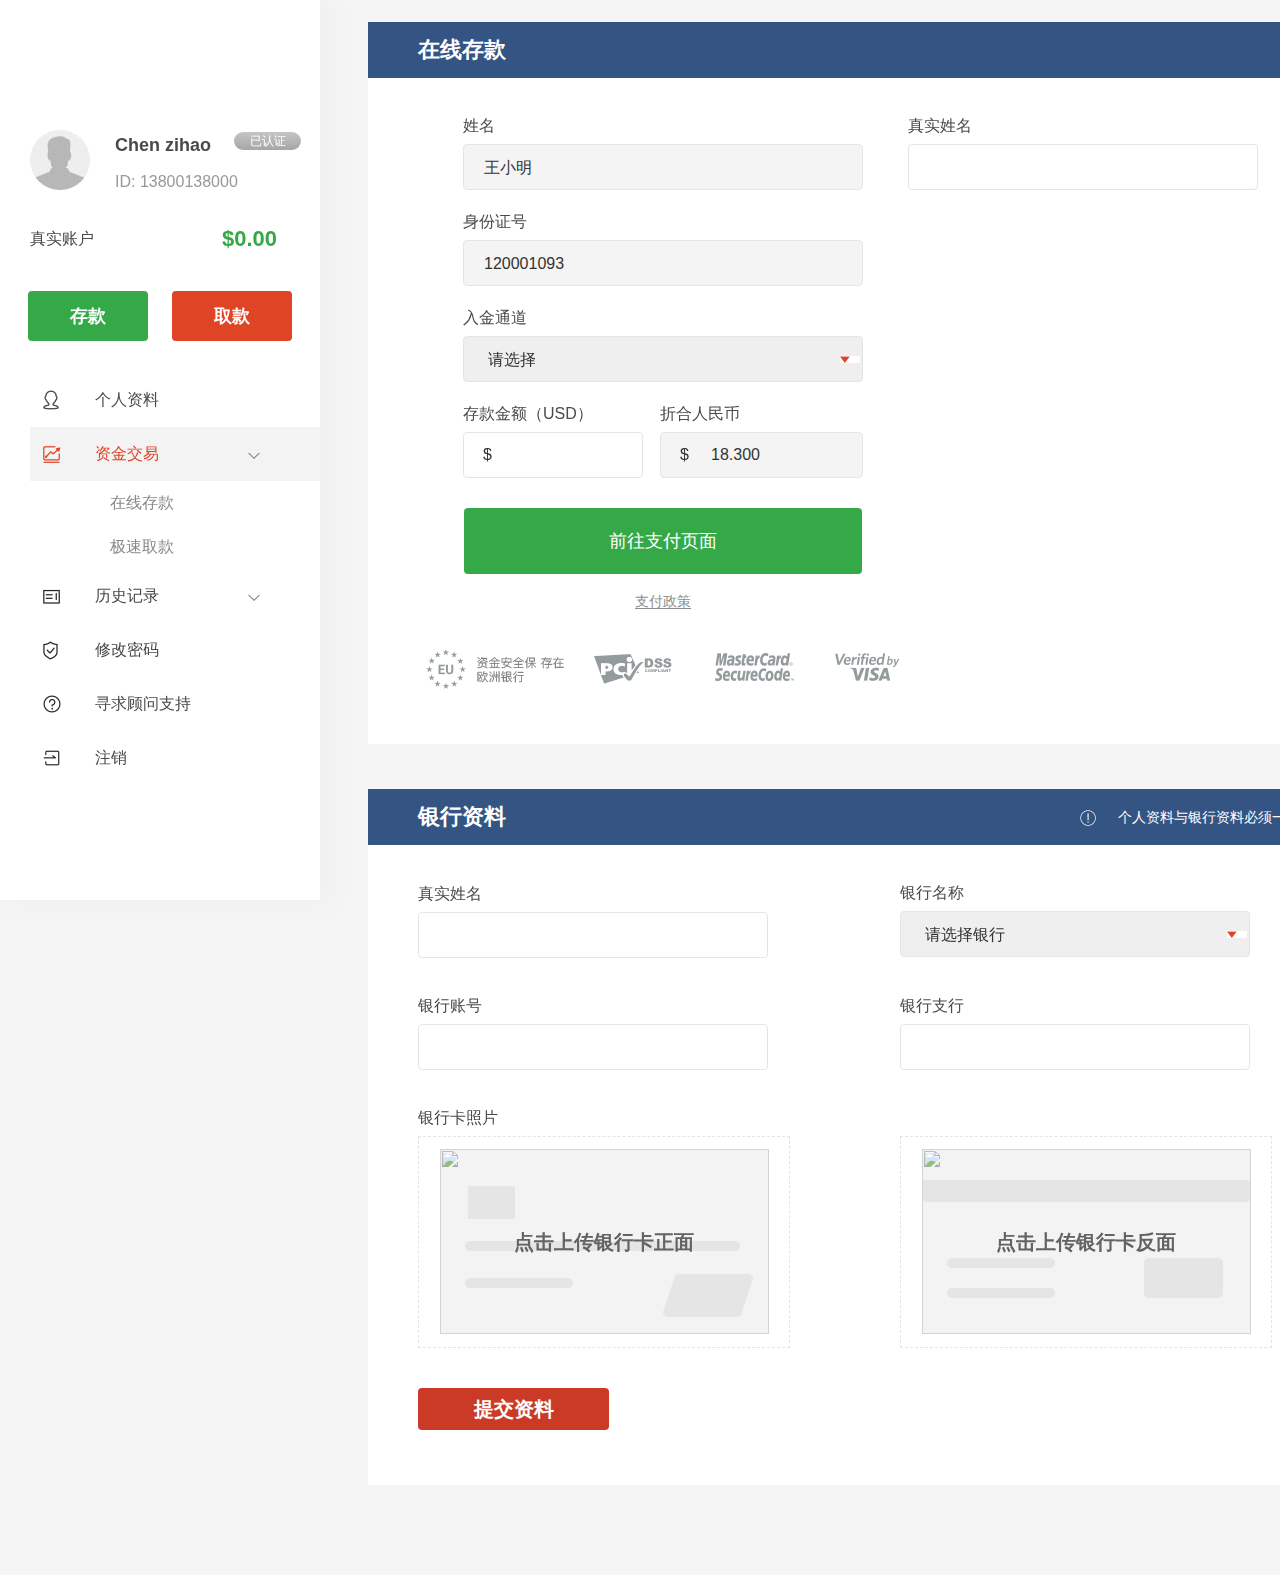
==== deposit.html @ 1709a7e7 "基本资料、银行资料" ====
<!DOCTYPE html>
<html lang="en">

<head>
    <meta charset="UTF-8">
    <meta http-equiv="X-UA-Compatible" content="ie=edge">
    <title>Index</title>
    <link rel="stylesheet" href="./css/common.css">
    <link rel="stylesheet" href="./css/index.css">
    <script src="./js/jquery-1.9.1.min.js"></script>
    <script src="./js/jquery.bxslider.js"></script>
</head>

<body>
    <div id="nav"></div> 
    <div class="container">
        <div class="box deposit">
            <div class="top-box">
                <b>在线存款</b>
                <span><i></i>请阁下确认交易账号以及姓名是否正确</span>
            </div>
            <div class="content-box clearfix">
                <div class="fl">
                    <div class="item">
                        <p>姓名</p>
                        <div class="input-div">王小明</div>
                    </div>
                    <div class="item">
                        <p>身份证号</p>
                        <div class="input-div">120001093</div>
                    </div>
                    <div class="item select-box">
                        <p>入金通道</p>
                        <select name="call">
                            <option value="-1">请选择</option>
                            <option value="支付通道1">支付通道1</option>
                            <option value="支付通道2">支付通道2</option>
                            <option value="支付通道3">支付通道3</option>
                        </select>
                    </div>
                    <div class="item clearfix">
                        <div class="item usd">
                            <p>存款金额（USD）</p>
                            <div class="input-div"></div>
                        </div>
                        <div class="item rmb">
                            <p>折合人民币</p>
                            <div class="input-div">18.300</div>
                        </div>
                    </div>
                    <a href="javascript:;" class="next-a">前往支付页面</a>
                    <a href="javascript:;" class="policy-a">支付政策</a>
                    <i class="icon"></i>
                </div>
                <div class="item">
                    <p>真实姓名</p>
                    <input type="text" name="" id="">
                </div>
            </div>
        </div>
        <div class="box brank">
            <div class="top-box">
                <b>银行资料</b>
                <span><i></i>个人资料与银行资料必须一致，否则影响您的正常取款，需修改资料请联系客服</span>
            </div>
            <div class="content-box">
                <div class="item">
                    <p>真实姓名</p>
                    <input type="text" name="" id="">
                    <span></span>
                </div>
                <div class="item select-box">
                    <p>银行名称</p>
                    <select name="bank">
                        <option value="-1">请选择银行</option>
                        <option value="中国银行">中国银行</option>
                        <option value="建设银行">建设银行</option>
                        <option value="农业银行">农业银行</option>
                        <option value="工商银行">工商银行</option>
                        <option value="交通银行">交通银行</option>
                        <option value="中信银行">中信银行</option>
                        <option value="华夏银行">华夏银行</option>
                        <option value="招商银行">招商银行</option>
                        <option value="兴业银行">兴业银行</option>
                        <option value="广发银行">广发银行</option>
                        <option value="浦发银行">浦发银行</option>
                        <option value="光大银行">光大银行</option>
                        <option value="0">其他银行</option>
                    </select>
                    <span></span>
                </div>
                <div class="item">
                    <p>银行账号</p>
                    <input type="text" name="" id="">
                    <span></span>
                </div>
                <div class="item">
                    <p>银行支行</p>
                    <input type="text" name="" id="">
                    <span></span>
                </div>
                <div class="item idcard-box">
                    <p>银行卡照片</p>
                    <div class="idcard clearfix">
                        <div class="card-item front">
                            <input type="file" id="cardFront" name="idcard_front" onchange="xmTanUploadImg(this)" accept="image/*">
                            <div class="file">
                                <img src="" alt="" id="cardFront-img">
                            </div>
                            <b>点击上传银行卡正面</b>
                        </div>
                        <div class="card-item back">
                            <input type="file" id="cardBack" name="idcard_back" onchange="xmTanUploadImg(this)" accept="image/*">
                            <div class="file">
                                <img src="" alt="" id="cardBack-img">
                            </div>
                            <b>点击上传银行卡反面</b>
                        </div>
                    </div>
                </div>
                <a href="javascript:;" class="submit-a">提交资料</a>
            </div>
        </div>
    </div>
    <script>
        $("#nav").load("./common/nav.html")
        $(function () {
            //判断浏览器是否支持FileReader接口
            if (typeof FileReader == 'undefined') {
                console.log("<h1>当前浏览器不支持FileReader接口</h1>");
                //使选择控件不可操作
                $("#cardFront-img").setAttribute("disabled", "disabled");
                $("#cardBack-img").setAttribute("disabled", "disabled");
            }
        })
        
        function xmTanUploadImg(obj) {
            var file = obj.files[0];
            
            // console.log(obj);console.log(file);
            // console.log("file.size = " + file.size);  //file.size 单位为byte

            var reader = new FileReader();

            //读取文件过程方法
            reader.onloadstart = function (e) {
                console.log("开始读取....");
            }
            reader.onprogress = function (e) {
                console.log("正在读取中....");
            }
            reader.onabort = function (e) {
                console.log("中断读取....");
            }
            reader.onerror = function (e) {
                console.log("读取异常....");
            }
            reader.onload = function (e) {
                console.log("成功读取....");

                // var img = $("#cardFront-img");
                $(obj).siblings().find("img").attr("src", e.target.result);
                //或者 img.src = this.result;  //e.target == this
            }
            reader.readAsDataURL(file)
        }
        $(".card-item b").click(function () {
            $(this).siblings().eq(0).trigger("click");
            if($(this).find(".file img").attr("src") != '') {
                $(this).fadeOut();
            }
        })
        $(".card-item .file").click(function () {
            $(this).siblings().eq(0).trigger("click");
        })
    </script>
</body>

</html>
---- css/common.css ----
body,h1,h2,h3,h4,h5,h6,hr,p,blockquote,dl,dt,dd,ul,ol,li,pre,div,
form,fieldset,legend,button,input,textarea,th,td ,button,input,select,textarea{
	margin: 0;
	padding: 0;
	line-height: 1;
	font-size: 14px;
	font-family: "PingFang SC","Microsoft Yahei", "Hiragino Sans GB",arial,sans-serif;
	-webkit-text-size-adjust: 100%;			
}
h1,h2,h3,h4,h5,h6{
	font-weight:normal;
}
a {
	text-decoration: none;
}
em {
	font-style: normal;
}
ul,ol{
	list-style:none;
}
img {
	border: 0;
	vertical-align: middle;
	outline: none;
}
button, input {
    border: none;
    outline: none;
    -webkit-appearance: none;
    -moz-appearance: none;
    appearance: none;
}
table {
	border-collapse: collapse;
	border-spacing: 0
}
.clearfix {
	*zoom: 1;
}
.clearfix:before,
.clearfix:after {
	display: table;
	line-height: 0;
	content: "";
}
.clearfix:after {
	clear: both;
}
html,body{
	width: 100%;
	min-width: 1284px;
}
.fl{
    float: left;
}
.fr{
    float: right;
}

body {
    background-color: #f5f5f5;
}

.container {
    width: 100%;
    height: 100%;
    margin-left: 320px;
    padding: 22px 0 45px 48px;
    box-sizing: border-box;
    /* position: fixed; */
}

.content {
    display: block;
    margin: 0 auto;
}

.box {
    width: 1344px;
    display: block;
    margin-bottom: 45px;
}

.box .top-box {
    height: 56px;
    line-height: 56px;
    background-color: #bc3326;
    color: #fff;
    padding: 0 104px 0 50px;
    box-sizing: border-box;
}

.box .top-box b {
    font-size: 22px;
}

.box .top-box span {
    font-size: 14px;
    float: right;
}
.box .top-box span i {
    width: 16px;
    height: 16px;
    display: inline-block;
    vertical-align: middle;
    margin-right: 22px;
    background: url(/images/content_icon.png) 0 -2px no-repeat;
}

.content-box {
    background-color: #fff;
    padding: 40px 320px 55px 50px;
    box-sizing: border-box;
}


/* 左侧导航样式 */
.nav {
    width: 320px;
    height: 100%;
    position: fixed;
    top: 0;
    left: 0;
    background-color: #fff;
    -webkit-box-shadow: 8px 0px 30px #ededed; 
    -moz-box-shadow: 8px 0px 30px #ededed; 
    box-shadow: 8px 0px 30px #ededed;
}

.nav .logo {
    width: 145px;
    height: 65px;
    display: block;
    margin: 15px auto 50px;
}
.nav .logo img {
    width: 100%;
    height: 100%;
}

.nav .user-info {
    width: 290px;
    display: block;
    margin: 0 auto 40px;
    padding-left: 15px;
    box-sizing: border-box;
}
.nav .user-info .head-img {
    width: 60px;
    height: 60px;
    float: left;
    margin-right: 25px;
    border-radius: 50%;
    -webkit-border-radius: 50%;
    -moz-border-radius: 50%;
    -ms-border-radius: 50%;
    -o-border-radius: 50%;
    overflow: hidden;
    position: relative;
}
.nav .user-info .head-img img {
    width: 100%;
    height: 100%;
}
.nav .user-info .head-img .bg-img {
    width: 100%;
    height: 100%;
    position: absolute;
    top: 0;
    left: 0;
    background: rgba(0, 0, 0, .4);
    display: block;
    opacity: 0;
    transition: all .3s;
    -webkit-transition: all .3s;
    -moz-transition: all .3s;
    -ms-transition: all .3s;
    -o-transition: all .3s;
}
.nav .user-info .head-img:hover .bg-img {
    opacity: 1;
}
.nav .user-info .head-img .bg-img a {
    width: 100%;
    height: 100%;
    display: table;
}
.nav .user-info .head-img .bg-img span {
    display: table-cell;
    font-size: 14px;
    line-height: 18px;
    color: #fff;
    vertical-align: middle;
    text-align: center;
}

.nav .user-info .txt {
    float: left;
    width: 188px;
    position: relative;
    padding-top: 6px;
    box-sizing: border-box;
}
.nav .user-info .txt b {
    font-size: 18px;
    color: #4a4a4a;
}
.nav .user-info .txt span {
    width: 67px;
    height: 18px;
    line-height: 18px;
    font-size: 12px;
    color: #fff;
    display: inline-block;
    margin-left: 18px;
    text-align: center;
    position: absolute;
    right: 2px;
    top: 2px;
    background-color: #c09971;
    border-radius: 9px;
    -webkit-border-radius: 9px;
    -moz-border-radius: 9px;
    -ms-border-radius: 9px;
    -o-border-radius: 9px;
}
.nav .user-info .txt span.Unauthorized {
    background:#c5c5c5;
    background:-moz-linear-gradient(top, #c5c5c5, #a6a6a6);  
    background:-webkit-gradient(linear,left top, left bottom, from(#c5c5c5), to(#a6a6a6));  
    background:-o-linear-gradient(top, #c5c5c5, #a6a6a6);
}

.nav .user-info .txt p {
    font-size: 16px;
    color: #999;
    margin-top: 20px;
}
.nav .user-info .account {
    width: 100%;
    margin-top: 37px;
    display: block;
    line-height: 24px;
    float: right;
}
.nav .user-info .account span {
    display: block;
    font-size: 16px;
    color: #4a4a4a;
}
.nav .user-info .account b {
    font-size: 22px;
    color: #35a947;
    margin-right: 28px;
}

.nav .btn-box {
    text-align: center;
    margin-bottom: 32px;
}
.nav .btn-box a {
    width: 120px;
    height: 50px;
    line-height: 50px;
    border-radius: 4px;
    -webkit-border-radius: 4px;
    -moz-border-radius: 4px;
    -ms-border-radius: 4px;
    -o-border-radius: 4px;
    font-size: 18px;
    color: #fff;
    font-weight: bold;
    display: inline-block;
    text-align: center;
    background-color: #35a947;
    transition: all .3s;
    -webkit-transition: all .3s;
    -moz-transition: all .3s;
    -ms-transition: all .3s;
    -o-transition: all .3s;
}
.nav .btn-box a:hover {
    background-color: #2d903c;
}
.nav .btn-box a.draw {
    background-color: #df4425;
    margin-left: 20px;
}
.nav .btn-box a.draw:hover {
    background-color: #bc3124;
}

.nav ul {
    width: 290px;
}
.nav ul li.nav-li a {
    width: 260px;
    display: block;
    line-height: 54px;
    font-size: 16px;
    color: #4a4a4a;
    position: relative;
    padding-left: 13px;
    box-sizing: border-box;
}
.nav ul li.nav-li a span {
    width: 18px;
    height: 20px;
    float: left;
    margin-right: 34px;
    margin-top: 17px;
    background: url(/images/nav_icon.png) 0 0 no-repeat;
}

.nav ul li.nav-li.li-2 a span {
    background-position-x: -48px;
}
.nav ul li.nav-li.li-3 a span {
    background-position-x: -97px;
}
.nav ul li.nav-li.li-4 a span {
    background-position-x: -146px;
}
.nav ul li.nav-li.li-5 a span {
    background-position-x: -193px;
}
.nav ul li.nav-li.li-6 a span {
    background-position-x: -242px;
}

.nav ul li.nav-li a i {
    width: 12px;
    height: 7px;
    display: inline-block;
    position: absolute;
    top: 26px;
    right: 30px;
    background: url(/images/nav_icon.png) -293px -7px no-repeat;
}
.nav ul li.nav-li.active,
.nav ul li.nav-li:hover {
    /* height: 54px; */
    background-color: #f3f3f3;
}
.nav ul li.nav-li.active a,
.nav ul li.nav-li .sub-menu li a:hover {
    color: #df4425;
}
.nav ul li.nav-li.active a span {
    background-position-y: -42px;
}

.nav ul li.nav-li .sub-menu {
    background-color: #fff;
    max-height: 0;
    overflow: hidden;
}
.nav ul li.nav-li.active .sub-menu {
    max-height: 100px;
}
.nav ul li.nav-li .sub-menu li a {
    font-size: 16px;
    color: #8a8a8a;
    padding-left: 80px;
    line-height: 44px;
}
---- css/index.css ----
/* 基本资料 */
.item {
    width: 350px;
    margin: 0 128px 40px 0;
    display: inline-block;
    position: relative;
}

.item p {
    font-size: 16px;
    color: #4a4a4a;
    margin-bottom: 10px;
    display: block;
    position: relative;
}
.item.warning p::after {
    position: absolute;
    right: 18px;
    top: 40px;
    width: 20px;
    height: 20px;
    content: ' ';
    background: url(/images/content_icon.png) -60px 0 no-repeat;
}
.item.success p::after {
    position: absolute;
    right: 18px;
    top: 40px;
    width: 20px;
    height: 20px;
    content: ' ';
    background: url(/images/content_icon.png) -29px 0 no-repeat;
}
.item.select-box p::after {
    position: absolute;
    right: 3px;
    top: 46px;
    width: 10px;
    height: 7px;
    padding-right: 10px;
    content: ' ';
    background: url(/images/content_icon.png) -96px -6px no-repeat;
    background-color: #fff;
}

.item input,
.item select,
.item .input-div {
    width: 100%;
    height: 46px;
    border: 1px solid #e5e5e5;
    padding: 0 20px;
    box-sizing: border-box;
    border-radius: 4px;
    -webkit-border-radius: 4px;
    -moz-border-radius: 4px;
    -ms-border-radius: 4px;
    -o-border-radius: 4px;
    font-size: 16px;
    color: #333;
}
.item input:focus {
    border-color: #ff5722;
    outline: none;
}
.item.warning input {
    border-color: #a93535;
}
.item.success input {
    border-color: #35a947;
}
.item select option  {
    line-height: 40px;
}
.item .input-div {
    line-height: 46px;
    background-color: #f4f4f4;
}
.item span {
    font-size: 14px;
    color: #a93535;
    display: none;
    position: absolute;
    bottom: -24px;
    left: 23px;
}
.item.warning span {
    display: block;
}

.item.idcard-box {
    width: 900px;
}

.item .idcard .card-item {
    width: 370px;
    height: 210px;
    border: 1px dashed #e5e5e5;
    float: left;
    position: relative;
    cursor: pointer;
}
.item .idcard .card-item.back {
    margin-left: 110px;
}

.item .idcard b {
    width: 100%;
    line-height: 210px;
    text-align: center;
    display: block;
    font-size: 20px;
    color: #636363;
    position: absolute;
    top: 0;
    left: 0;
}

.item .idcard input {
    display: none;
    position: absolute;
    left: 0;
    top: 0;
    opacity: 0;
}

.item .idcard .card-item .file {
    width: 329px;
    height: 185px;
    margin: 12px auto;
    background: url(/images/idcard.png) 0 0 no-repeat;
    opacity: 0.7;
    transition: all .3s;
    -webkit-transition: all .3s;
    -moz-transition: all .3s;
    -ms-transition: all .3s;
    -o-transition: all .3s;
}
.item .idcard .card-item.back .file {
    background: url(/images/idcard.png) -486px 0 no-repeat;
}
.item .idcard .card-item:hover .file {
    opacity: 1;
}
.item .idcard .card-item .file img {
    width: 100%;
    height: 100%;
}

.submit-a {
    width: 191px;
    height: 42px;
    line-height: 42px;
    border-radius: 4px;
    -webkit-border-radius: 4px;
    -moz-border-radius: 4px;
    -ms-border-radius: 4px;
    -o-border-radius: 4px;
    text-align: center;
    font-size: 20px;
    font-weight: bold;
    background-color: #ca3a26;
    color: #fff;
    display: block;
}

/* 银行资料 */
.box.brank .top-box,
.box.deposit .top-box {
    background-color: #345483;
}

.box.brank .idcard .card-item .file {
    background-position-y: -259px;
}

/* 在线存款 */
.box.deposit .fl {
    width: 490px;
}

.box.deposit .fl .item {
    width: 400px;
    margin: 0 auto 24px;
    display: block;
}

.box.deposit .fl .item .item {
    width: 180px;
    float: left;
    margin: 0;
}
.box.deposit .fl .item .item.rmb {
    width: 203px;
    margin-left: 17px;
}
.box.deposit .fl .item .item::after {
    position: absolute;
    left: 20px;
    top: 26px;
    width: 16px;
    height: 46px;
    content: '$';
    font-size: 16px;
    line-height: 46px;
    color: #333;
}
.box.deposit .fl .item .item.rmb::after {
    content: '$';
}

.box.deposit .fl .item .item div {
    padding-left: 50px;
    line-height: 44px;
}
.box.deposit .fl .item .item.usd div {
    background-color: #fff;
}

.box.deposit .fl .next-a {
    border-radius: 4px;
    -webkit-border-radius: 4px;
    -moz-border-radius: 4px;
    -ms-border-radius: 4px;
    -o-border-radius: 4px;
    width: 398px;
    height: 66px;
    line-height: 66px;
    font-size: 18px;
    color: #fff;
    display: block;
    margin: 30px auto 20px;
    text-align: center;
    background-color: #35a947;
}

.box.deposit .fl .policy-a {
    width: 56px;
    font-size: 14px;
    color: #8d8d8d;
    display: block;
    margin: 0 auto 40px;
    border-bottom: 1px solid #8d8d8d;
}

.box.deposit .fl i.icon {
    width: 474px;
    height: 40px;
    display: block;
    margin: 0 auto;
    background: url(/images/deposit_img.png) no-repeat center;
}
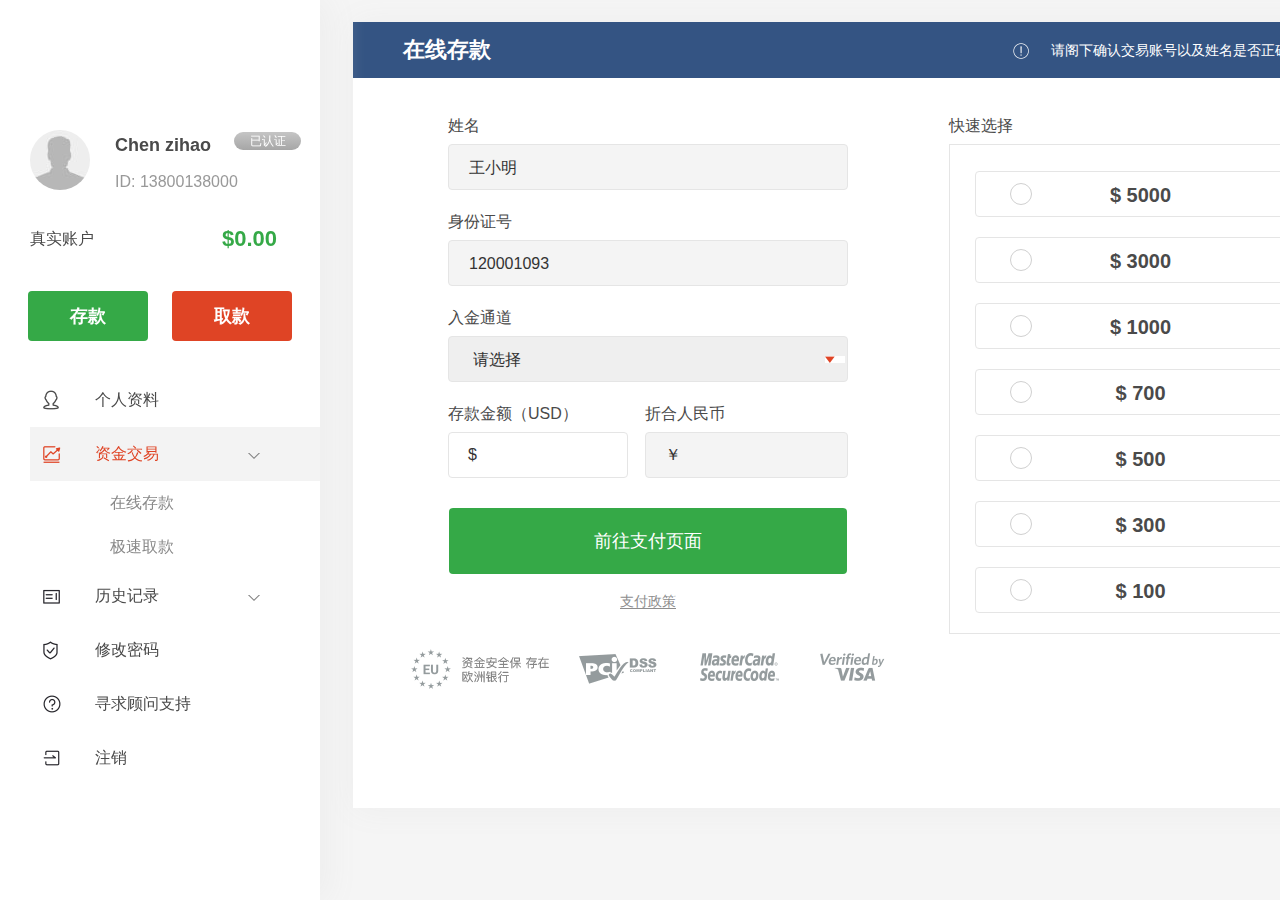
==== commit b3809ba3: "修改存取款JS判断" ====
--- a/deposit.html
+++ b/deposit.html
@@ -8,7 +8,6 @@
     <link rel="stylesheet" href="./css/common.css">
     <link rel="stylesheet" href="./css/index.css">
     <script src="./js/jquery-1.9.1.min.js"></script>
-    <script src="./js/jquery.bxslider.js"></script>
 </head>
 
 <body>
@@ -41,137 +40,119 @@
                     <div class="item clearfix">
                         <div class="item usd">
                             <p>存款金额（USD）</p>
-                            <div class="input-div"></div>
+                            <!-- <div class="input-div fff"></div> -->
+                            <input type="text" name="" id="">
                         </div>
                         <div class="item rmb">
                             <p>折合人民币</p>
-                            <div class="input-div">18.300</div>
+                            <div class="input-div"></div>
                         </div>
                     </div>
-                    <a href="javascript:;" class="next-a">前往支付页面</a>
+                    <a href="javascript:;" class="next-a btn-a">前往支付页面</a>
                     <a href="javascript:;" class="policy-a">支付政策</a>
                     <i class="icon"></i>
                 </div>
-                <div class="item">
-                    <p>真实姓名</p>
-                    <input type="text" name="" id="">
-                </div>
-            </div>
-        </div>
-        <div class="box brank">
-            <div class="top-box">
-                <b>银行资料</b>
-                <span><i></i>个人资料与银行资料必须一致，否则影响您的正常取款，需修改资料请联系客服</span>
-            </div>
-            <div class="content-box">
-                <div class="item">
-                    <p>真实姓名</p>
-                    <input type="text" name="" id="">
-                    <span></span>
-                </div>
-                <div class="item select-box">
-                    <p>银行名称</p>
-                    <select name="bank">
-                        <option value="-1">请选择银行</option>
-                        <option value="中国银行">中国银行</option>
-                        <option value="建设银行">建设银行</option>
-                        <option value="农业银行">农业银行</option>
-                        <option value="工商银行">工商银行</option>
-                        <option value="交通银行">交通银行</option>
-                        <option value="中信银行">中信银行</option>
-                        <option value="华夏银行">华夏银行</option>
-                        <option value="招商银行">招商银行</option>
-                        <option value="兴业银行">兴业银行</option>
-                        <option value="广发银行">广发银行</option>
-                        <option value="浦发银行">浦发银行</option>
-                        <option value="光大银行">光大银行</option>
-                        <option value="0">其他银行</option>
-                    </select>
-                    <span></span>
-                </div>
-                <div class="item">
-                    <p>银行账号</p>
-                    <input type="text" name="" id="">
-                    <span></span>
-                </div>
-                <div class="item">
-                    <p>银行支行</p>
-                    <input type="text" name="" id="">
-                    <span></span>
-                </div>
-                <div class="item idcard-box">
-                    <p>银行卡照片</p>
-                    <div class="idcard clearfix">
-                        <div class="card-item front">
-                            <input type="file" id="cardFront" name="idcard_front" onchange="xmTanUploadImg(this)" accept="image/*">
-                            <div class="file">
-                                <img src="" alt="" id="cardFront-img">
-                            </div>
-                            <b>点击上传银行卡正面</b>
+                <div class="item chose">
+                    <p>快速选择</p>
+                    <div class="chose-list">
+                        <div class="input-div fff">
+                            <i></i>
+                            $ <b>5000</b>
                         </div>
-                        <div class="card-item back">
-                            <input type="file" id="cardBack" name="idcard_back" onchange="xmTanUploadImg(this)" accept="image/*">
-                            <div class="file">
-                                <img src="" alt="" id="cardBack-img">
-                            </div>
-                            <b>点击上传银行卡反面</b>
+                        <div class="input-div fff">
+                            <i></i>
+                            $ <b>3000</b>
+                        </div>
+                        <div class="input-div fff">
+                            <i></i>
+                            $ <b>1000</b>
+                        </div>
+                        <div class="input-div fff">
+                            <i></i>
+                            $ <b>700</b>
+                        </div>
+                        <div class="input-div fff">
+                            <i></i>
+                            $ <b>500</b>
+                        </div>
+                        <div class="input-div fff">
+                            <i></i>
+                            $ <b>300</b>
+                        </div>
+                        <div class="input-div fff">
+                            <i></i>
+                            $ <b>100</b>
                         </div>
                     </div>
                 </div>
-                <a href="javascript:;" class="submit-a">提交资料</a>
+            </div>
+            <div class="pop-box">
+                <i class="close-btn"></i>
+                <h5>支付政策</h5>
+                <div class="pop-content">
+                    <p>
+                        1. 交易处理费为金额的5%，本公司收到入金后，会先代客垫支5%手续费，以鼓励客户交易。如客户入金后，未达到入金金额的40%用于建仓交易出金，本公司会扣除应付给网上入金金额5%的手续费。
+                        <br/><br/>2. 本公司会将客户的提现金额按照协议以固定汇率1： 6.8 进行换算后转入客户的银行账户中。
+                        <br/><br/>3. 须以本人标有银联标志的储蓄卡作为登记卡，如需更改银行资料，可与我们的客服联系。
+                        <br/><br/>4. 为有效进行出金办理，建议使用中国工商银行卡作为登记卡（工作日内2小时可以到帐）其他银行的出金时间将视乎个别银行的处理程序。
+                        <br/><br/>5. 出金金额低于50美元须自行付上银行手续费3美元。
+                        <br/><br/>6. 如有任何问题，请直接与我们的客服联系。
+                    </p>
+                </div>
             </div>
         </div>
     </div>
     <script>
         $("#nav").load("./common/nav.html")
-        $(function () {
-            //判断浏览器是否支持FileReader接口
-            if (typeof FileReader == 'undefined') {
-                console.log("<h1>当前浏览器不支持FileReader接口</h1>");
-                //使选择控件不可操作
-                $("#cardFront-img").setAttribute("disabled", "disabled");
-                $("#cardBack-img").setAttribute("disabled", "disabled");
+        // 快速选择
+        $(".item.chose .input-div").click(function () {
+            $(this).addClass("active").siblings().removeClass("active");
+            $(".item .item.usd input").val($(this).find("b").text());
+            $(".item.rmb div.input-div").text(Mul($(this).find("b").text() , 6.8).toFixed(2));
+        })
+        // 存款金额 计算
+        $(".item .item.usd input").on('blur input propertychange', function () {
+            var v = $(this).val();
+            
+            if (v == '') {
+                $(".item.rmb div.input-div").text('');
+            } else if (!isNaN(v)) {
+                var arg = parseFloat(v).toFixed(2);
+                
+                // 负数
+                if (Math.abs(v) != v) {
+                    v = Math.abs(v).toString();
+                    $(this).val(v);
+                    $(".item.rmb div.input-div").text(Mul(arg , 6.8).toFixed(2));
+                }
+                // 小数
+                if ( parseInt(v) != v) {
+                    if (v.split(".")[1].length > 2) {
+                        $(this).val(parseFloat(v).toFixed(2));
+                        var t = $(this).val();
+                        $(".item.rmb div.input-div").text(Mul(t , 6.8).toFixed(2));
+                    }
+                }
+
+                $(".item.rmb div.input-div").text(Mul(arg , 6.8).toFixed(2));
+                $(this).parent().removeClass("warning");
+                $(".item.chose .input-div").removeClass("active");
+            } else {
+                $(this).parent().addClass("warning");
+                $(".item.rmb div.input-div").text('');
             }
         })
-        
-        function xmTanUploadImg(obj) {
-            var file = obj.files[0];
-            
-            // console.log(obj);console.log(file);
-            // console.log("file.size = " + file.size);  //file.size 单位为byte
-
-            var reader = new FileReader();
-
-            //读取文件过程方法
-            reader.onloadstart = function (e) {
-                console.log("开始读取....");
-            }
-            reader.onprogress = function (e) {
-                console.log("正在读取中....");
-            }
-            reader.onabort = function (e) {
-                console.log("中断读取....");
-            }
-            reader.onerror = function (e) {
-                console.log("读取异常....");
-            }
-            reader.onload = function (e) {
-                console.log("成功读取....");
-
-                // var img = $("#cardFront-img");
-                $(obj).siblings().find("img").attr("src", e.target.result);
-                //或者 img.src = this.result;  //e.target == this
-            }
-            reader.readAsDataURL(file)
+        function Mul(arg1, arg2) {
+            var r1 = arg1.toString(), r2 = arg2.toString(), m, resultVal, d = arguments[2];
+            m = (r1.split(".")[1] ? r1.split(".")[1].length : 0) + (r2.split(".")[1] ? r2.split(".")[1].length : 0);
+            resultVal = Number(r1.replace(".", "")) * Number(r2.replace(".", "")) / Math.pow(10, m);
+            return typeof d !== "number" ? Number(resultVal) : Number(resultVal.toFixed(parseInt(d)));
         }
-        $(".card-item b").click(function () {
-            $(this).siblings().eq(0).trigger("click");
-            if($(this).find(".file img").attr("src") != '') {
-                $(this).fadeOut();
-            }
+        $(".content-box a.policy-a").click(function () {
+            $(".pop-box").fadeIn();
         })
-        $(".card-item .file").click(function () {
-            $(this).siblings().eq(0).trigger("click");
+        $(".pop-box .close-btn").click(function () {
+            $(".pop-box").fadeOut();
         })
     </script>
 </body>
--- a/css/common.css
+++ b/css/common.css
@@ -63,12 +63,17 @@
 }
 
 .container {
-    width: 100%;
+    /* width: 100%; */
     height: 100%;
     margin-left: 320px;
-    padding: 22px 0 45px 48px;
+    padding: 22px 20px 45px 48px;
     box-sizing: border-box;
     /* position: fixed; */
+    transition: all .3s;
+    -webkit-transition: all .3s;
+    -moz-transition: all .3s;
+    -ms-transition: all .3s;
+    -o-transition: all .3s;
 }
 
 .content {
@@ -77,9 +82,20 @@
 }
 
 .box {
-    width: 1344px;
+    max-width: 1344px;
+    width: 100%;
     display: block;
     margin-bottom: 45px;
+    min-height: 786px;
+    background-color: #fff;
+    -webkit-box-shadow: 1px 1px 30px #ededed;
+    -moz-box-shadow: 1px 1px 30px #ededed;
+    box-shadow: 1px 1px 30px #ededed;
+    transition: all .3s;
+    -webkit-transition: all .3s;
+    -moz-transition: all .3s;
+    -ms-transition: all .3s;
+    -o-transition: all .3s;
 }
 
 .box .top-box {
@@ -110,10 +126,31 @@
 
 .content-box {
     background-color: #fff;
-    padding: 40px 320px 55px 50px;
-    box-sizing: border-box;
-}
-
+    padding: 40px 240px 55px 50px;
+    box-sizing: border-box;
+    transition: all .3s;
+    -webkit-transition: all .3s;
+    -moz-transition: all .3s;
+    -ms-transition: all .3s;
+    -o-transition: all .3s;
+}
+
+@media screen and (max-width: 1440px){
+    .box {
+        min-width: 1040px;
+    }
+    .container {
+        padding-left: 33px;
+    }
+    .content-box {
+        padding-right: 0;
+    }
+}
+@media screen and (min-width: 1440px) and (max-width: 1679px){
+    .content-box {
+        padding-right: 20px;
+    }
+}
 
 /* 左侧导航样式 */
 .nav {
@@ -122,6 +159,7 @@
     position: fixed;
     top: 0;
     left: 0;
+    z-index: 999;
     background-color: #fff;
     -webkit-box-shadow: 8px 0px 30px #ededed; 
     -moz-box-shadow: 8px 0px 30px #ededed; 
@@ -158,6 +196,13 @@
     -o-border-radius: 50%;
     overflow: hidden;
     position: relative;
+}
+.nav .user-info .head-img input {
+    display: none;
+    position: absolute;
+    left: 0;
+    top: 0;
+    opacity: 0;
 }
 .nav .user-info .head-img img {
     width: 100%;
@@ -364,4 +409,176 @@
     color: #8a8a8a;
     padding-left: 80px;
     line-height: 44px;
+}
+
+/* 基本资料 */
+.item {
+    width: 350px;
+    margin: 0 128px 40px 0;
+    display: inline-block;
+    position: relative;
+}
+
+.item p {
+    font-size: 16px;
+    color: #4a4a4a;
+    margin-bottom: 10px;
+    display: block;
+    position: relative;
+}
+.item.warning p::after {
+    position: absolute;
+    right: 18px;
+    top: 40px;
+    width: 20px;
+    height: 20px;
+    content: ' ';
+    background: url(/images/content_icon.png) -60px 0 no-repeat;
+}
+.item.success p::after {
+    position: absolute;
+    right: 18px;
+    top: 40px;
+    width: 20px;
+    height: 20px;
+    content: ' ';
+    background: url(/images/content_icon.png) -29px 0 no-repeat;
+}
+.item.select-box p::after {
+    position: absolute;
+    right: 3px;
+    top: 46px;
+    width: 10px;
+    height: 7px;
+    padding-right: 10px;
+    content: ' ';
+    background: url(/images/content_icon.png) -96px -6px no-repeat;
+    background-color: #fff;
+    z-index: 1;
+}
+
+.item input,
+.item select,
+.item .input-div {
+    width: 100%;
+    height: 46px;
+    border: 1px solid #e5e5e5;
+    padding: 0 20px;
+    box-sizing: border-box;
+    border-radius: 4px;
+    -webkit-border-radius: 4px;
+    -moz-border-radius: 4px;
+    -ms-border-radius: 4px;
+    -o-border-radius: 4px;
+    font-size: 16px;
+    color: #333;
+}
+.item input:focus {
+    border-color: #ff5722;
+    outline: none;
+}
+.item.warning input,
+.item.warning select {
+    border-color: #a93535;
+}
+.item.success input,
+.item.success select {
+    border-color: #35a947;
+}
+.item select option  {
+    line-height: 40px;
+}
+.item .input-div {
+    line-height: 46px;
+    background-color: #f4f4f4;
+}
+.item .input-div.fff {
+    background-color: #fff;
+}
+.item span {
+    font-size: 14px;
+    color: #a93535;
+    display: none;
+    position: absolute;
+    bottom: -24px;
+    left: 23px;
+}
+.item.warning span {
+    display: block;
+}
+
+.item.idcard-box {
+    width: 900px;
+}
+
+.item .idcard .card-item {
+    width: 370px;
+    height: 210px;
+    border: 1px dashed #e5e5e5;
+    float: left;
+    position: relative;
+    cursor: pointer;
+}
+.item .idcard .card-item.back {
+    margin-left: 110px;
+}
+
+.item .idcard b {
+    width: 100%;
+    line-height: 210px;
+    text-align: center;
+    display: block;
+    font-size: 20px;
+    color: #636363;
+    position: absolute;
+    top: 0;
+    left: 0;
+}
+
+.item .idcard input {
+    display: none;
+    position: absolute;
+    left: 0;
+    top: 0;
+    opacity: 0;
+}
+
+.item .idcard .card-item .file {
+    width: 329px;
+    height: 185px;
+    margin: 12px auto;
+    background: url(/images/idcard.png) 0 0 no-repeat;
+    opacity: 0.7;
+    transition: all .3s;
+    -webkit-transition: all .3s;
+    -moz-transition: all .3s;
+    -ms-transition: all .3s;
+    -o-transition: all .3s;
+}
+.item .idcard .card-item.back .file {
+    background: url(/images/idcard.png) -486px 0 no-repeat;
+}
+.item .idcard .card-item:hover .file {
+    opacity: 1;
+}
+.item .idcard .card-item .file img {
+    width: 100%;
+    height: 100%;
+}
+
+.submit-a {
+    width: 191px;
+    height: 42px;
+    line-height: 42px;
+    border-radius: 4px;
+    -webkit-border-radius: 4px;
+    -moz-border-radius: 4px;
+    -ms-border-radius: 4px;
+    -o-border-radius: 4px;
+    text-align: center;
+    font-size: 20px;
+    font-weight: bold;
+    background-color: #ca3a26;
+    color: #fff;
+    display: block;
 }--- a/css/index.css
+++ b/css/index.css
@@ -1,180 +1,24 @@
-/* 基本资料 */
-.item {
-    width: 350px;
-    margin: 0 128px 40px 0;
-    display: inline-block;
-    position: relative;
-}
-
-.item p {
-    font-size: 16px;
-    color: #4a4a4a;
-    margin-bottom: 10px;
-    display: block;
-    position: relative;
-}
-.item.warning p::after {
-    position: absolute;
-    right: 18px;
-    top: 40px;
-    width: 20px;
-    height: 20px;
-    content: ' ';
-    background: url(/images/content_icon.png) -60px 0 no-repeat;
-}
-.item.success p::after {
-    position: absolute;
-    right: 18px;
-    top: 40px;
-    width: 20px;
-    height: 20px;
-    content: ' ';
-    background: url(/images/content_icon.png) -29px 0 no-repeat;
-}
-.item.select-box p::after {
-    position: absolute;
-    right: 3px;
-    top: 46px;
-    width: 10px;
-    height: 7px;
-    padding-right: 10px;
-    content: ' ';
-    background: url(/images/content_icon.png) -96px -6px no-repeat;
-    background-color: #fff;
-}
-
-.item input,
-.item select,
-.item .input-div {
-    width: 100%;
-    height: 46px;
-    border: 1px solid #e5e5e5;
-    padding: 0 20px;
-    box-sizing: border-box;
-    border-radius: 4px;
-    -webkit-border-radius: 4px;
-    -moz-border-radius: 4px;
-    -ms-border-radius: 4px;
-    -o-border-radius: 4px;
-    font-size: 16px;
-    color: #333;
-}
-.item input:focus {
-    border-color: #ff5722;
-    outline: none;
-}
-.item.warning input {
-    border-color: #a93535;
-}
-.item.success input {
-    border-color: #35a947;
-}
-.item select option  {
-    line-height: 40px;
-}
-.item .input-div {
-    line-height: 46px;
-    background-color: #f4f4f4;
-}
-.item span {
-    font-size: 14px;
-    color: #a93535;
-    display: none;
-    position: absolute;
-    bottom: -24px;
-    left: 23px;
-}
-.item.warning span {
-    display: block;
-}
-
-.item.idcard-box {
-    width: 900px;
-}
-
-.item .idcard .card-item {
-    width: 370px;
-    height: 210px;
-    border: 1px dashed #e5e5e5;
-    float: left;
-    position: relative;
-    cursor: pointer;
-}
-.item .idcard .card-item.back {
-    margin-left: 110px;
-}
-
-.item .idcard b {
-    width: 100%;
-    line-height: 210px;
-    text-align: center;
-    display: block;
-    font-size: 20px;
-    color: #636363;
-    position: absolute;
-    top: 0;
-    left: 0;
-}
-
-.item .idcard input {
-    display: none;
-    position: absolute;
-    left: 0;
-    top: 0;
-    opacity: 0;
-}
-
-.item .idcard .card-item .file {
-    width: 329px;
-    height: 185px;
-    margin: 12px auto;
-    background: url(/images/idcard.png) 0 0 no-repeat;
-    opacity: 0.7;
-    transition: all .3s;
-    -webkit-transition: all .3s;
-    -moz-transition: all .3s;
-    -ms-transition: all .3s;
-    -o-transition: all .3s;
-}
-.item .idcard .card-item.back .file {
-    background: url(/images/idcard.png) -486px 0 no-repeat;
-}
-.item .idcard .card-item:hover .file {
-    opacity: 1;
-}
-.item .idcard .card-item .file img {
-    width: 100%;
-    height: 100%;
-}
-
-.submit-a {
-    width: 191px;
-    height: 42px;
-    line-height: 42px;
-    border-radius: 4px;
-    -webkit-border-radius: 4px;
-    -moz-border-radius: 4px;
-    -ms-border-radius: 4px;
-    -o-border-radius: 4px;
-    text-align: center;
-    font-size: 20px;
-    font-weight: bold;
-    background-color: #ca3a26;
-    color: #fff;
-    display: block;
-}
-
 /* 银行资料 */
 .box.brank .top-box,
 .box.deposit .top-box {
     background-color: #345483;
 }
 
+.box.brank .item.brankName input {
+    display: none;
+    position: absolute;
+    top: 26px;
+    left: 0;
+}
+
 .box.brank .idcard .card-item .file {
     background-position-y: -259px;
 }
 
 /* 在线存款 */
+.box.deposit {
+    position: relative;
+}
 .box.deposit .fl {
     width: 490px;
 }
@@ -206,18 +50,28 @@
     color: #333;
 }
 .box.deposit .fl .item .item.rmb::after {
-    content: '$';
+    content: '￥';
 }
 
 .box.deposit .fl .item .item div {
     padding-left: 50px;
     line-height: 44px;
 }
-.box.deposit .fl .item .item.usd div {
-    background-color: #fff;
-}
-
-.box.deposit .fl .next-a {
+
+.box.deposit .fl .item .item.usd {
+    position: relative;
+}
+.box.deposit .fl .item .item.usd.warning p::after {
+    display: none;
+}
+.box.deposit .fl .item .item.usd input {
+    position: absolute;
+    left: 0;
+    top: 26px;
+    padding-left: 50px;
+}
+
+.box.deposit .fl .btn-a {
     border-radius: 4px;
     -webkit-border-radius: 4px;
     -moz-border-radius: 4px;
@@ -232,6 +86,14 @@
     margin: 30px auto 20px;
     text-align: center;
     background-color: #35a947;
+    transition: all .3s;
+    -webkit-transition: all .3s;
+    -moz-transition: all .3s;
+    -ms-transition: all .3s;
+    -o-transition: all .3s;
+}
+.box.deposit .fl .btn-a:hover {
+    background-color: #2d903c;
 }
 
 .box.deposit .fl .policy-a {
@@ -250,3 +112,242 @@
     margin: 0 auto;
     background: url(/images/deposit_img.png) no-repeat center;
 }
+
+.box.deposit .item.chose {
+    width: 380px;
+    margin-left: 56px;
+}
+@media screen and (max-width: 1679px){
+    .box.deposit .item.chose {
+        margin-right: 5px;
+    }
+    .box.deposit .pop-box {
+        margin-right: 68px;
+    }
+}
+.box.deposit .item.chose .chose-list {
+    border: 1px solid #e5e5e5;
+    padding: 26px 22px 0 25px;
+    box-sizing: border-box;
+}
+
+.box.deposit .item.chose .chose-list .input-div {
+    margin-bottom: 20px;
+    text-align: center;
+    position: relative;
+    font-size: 20px;
+    font-weight: bold;
+    color: #4a4a4a;
+    cursor: pointer;
+}
+.box.deposit .item.chose .chose-list .input-div.active {
+    background-color: #df4425;
+    color: #fff;
+    border-color: #df4425;
+}
+.box.deposit .item.chose .chose-list .input-div:hover {
+    border-color: #df4425;
+}
+.box.deposit .item.chose .chose-list .input-div i {
+    width: 20px;
+    height: 20px;
+    display: inline-block;
+    border: 1px solid #d0d0d0;
+    border-radius: 50%;
+    -webkit-border-radius: 50%;
+    -moz-border-radius: 50%;
+    -ms-border-radius: 50%;
+    -o-border-radius: 50%;
+    position: absolute;
+    left: 34px;
+    top: 50%;
+    transform: translateY(-50%);
+    -webkit-transform: translateY(-50%);
+    -moz-transform: translateY(-50%);
+    -ms-transform: translateY(-50%);
+    -o-transform: translateY(-50%);
+}
+.box.deposit .item.chose .chose-list .input-div.active i {
+    width: 14px;
+    height: 14px;
+    border: 4px solid #fff;
+}
+
+.box.deposit .pop-box {
+    position: absolute;
+    top: 95px;
+    left: 68px;
+    z-index: 3;
+    max-width: 1072px;
+    border: 1px solid #345483;
+    padding: 24px 124px 60px 120px;
+    box-sizing: border-box;
+    background-color: #fff;
+    display: none;
+}
+.box.deposit .pop-box i.close-btn {
+    width: 19px;
+    height: 19px;
+    display: inline-block;
+    position: absolute;
+    top: 26px;
+    right: 42px;
+    background: url(/images/content_icon.png) -119px -1px no-repeat;
+}
+
+.box.deposit .pop-box h5 {
+    font-size: 20px;
+    color: #333;
+    display: block;
+    text-align: center;
+}
+
+.box.deposit .pop-box .pop-content {
+    margin-top: 48px;
+}
+.box.deposit .pop-box .pop-content p {
+    font-size: 16px;
+    color: #4a4a4a;
+    line-height: 30px;
+}
+
+/* 极速取款 */
+.box.draw .top-box {
+    background:#bc3326; /* 一些不支持背景渐变的浏览器 */  
+    background:-moz-linear-gradient(left, #bc3326, #df4425);  
+    background:-webkit-gradient(linear,left 0, right 0, from(#bc3326), to(#df4425));  
+    background:-o-linear-gradient(left, #bc3326, #df4425);
+}
+
+.box.draw .content-box .fl {
+    float: initial;
+    margin: 0 auto;
+}
+
+.box.draw .content-box .fl .btn-div {
+    text-align: center;
+}
+.box.draw .content-box .fl .btn-a {
+    width: 190px;
+    display: inline-block;
+}
+.box.draw .content-box .fl .btn-a.reset-a {
+    background-color: #a7a7a7;
+    margin-right: 20px;
+}
+.box.draw .content-box .fl .btn-a.reset-a:hover {
+    background-color: #bfbfbf;
+}
+
+.box.draw .content-box .fl .item .item .input-div,
+.box.draw .content-box .fl .item .item.rmb::after {
+    color: #ff5722;
+}
+
+
+/* 修改密码 */
+.box.reset .item {
+    width: 100%;
+    display: block;
+}
+
+.box.reset .item p {
+    display: inline-block;
+    width: 74px;
+    height: 46px;
+    line-height: 46px;
+    margin: 0 23px 0 0;
+    font-size: 14px;
+    color: #333;
+    text-align: right;
+}
+
+.box.reset .item input {
+    width: 285px;
+}
+.box.reset .item.success p::after,
+.box.reset .item.warning p::after {
+    /* right: -298px;
+    top: 12px; */
+    display: none;
+}
+.box.reset .item.warning span {
+    left: 108px;
+}
+
+
+.box.reset .item .tip {
+    margin-left: 18px;
+    display: inline-block;
+}
+.box.reset .item .tip i {
+    display: inline-block;
+    font-size: 12px;
+    color: #999;
+    font-style: normal;
+    line-height: 46px;
+    margin-right: 10px;
+}
+
+.box.reset .item .tip ul {
+    width: 126px;
+    height: 8px;
+    border: 1px solid #d2d2d2;
+    display: inline-block;
+    padding: 1px;
+    box-sizing: border-box;
+}
+.box.reset .item .tip ul li {
+    width: 40px;
+    height: 4px;
+    float: left;
+    background-color: #eee;
+}
+.box.reset .item .tip ul li:nth-child(2) {
+    margin: 0 1px;
+}
+
+.box.reset a.next-a {
+    width: 285px;
+    height: 46px;
+    line-height: 46px;
+    background-color: #35a947;
+    font-size: 18px;
+    color: #fff;
+    display: inline-block;
+    text-align: center;
+    margin-left: 99px;
+    border-radius: 4px;
+    -webkit-border-radius: 4px;
+    -moz-border-radius: 4px;
+    -ms-border-radius: 4px;
+    -o-border-radius: 4px;
+}
+
+.box.reset .success-reset {
+    width: 477px;
+    padding-top: 68px;
+    display: none;
+}
+
+.box.reset .success-reset i {
+    width: 64px;
+    height: 65px;
+    display: block;
+    margin: 0 auto 36px;
+    background: url(/images/pwd_icon.png) no-repeat center;
+}
+.box.reset .success-reset p {
+    text-align: center;
+    font-size: 14px;
+}
+.box.reset .success-reset p span {
+    color: #333;
+    display: inline-block;
+    margin-right: 10px;
+    padding-right: 10px;
+    border-right: 1px solid #b0b0b0; 
+}
+.box.reset .success-reset p a {
+    color: #2d8fe9;
+}